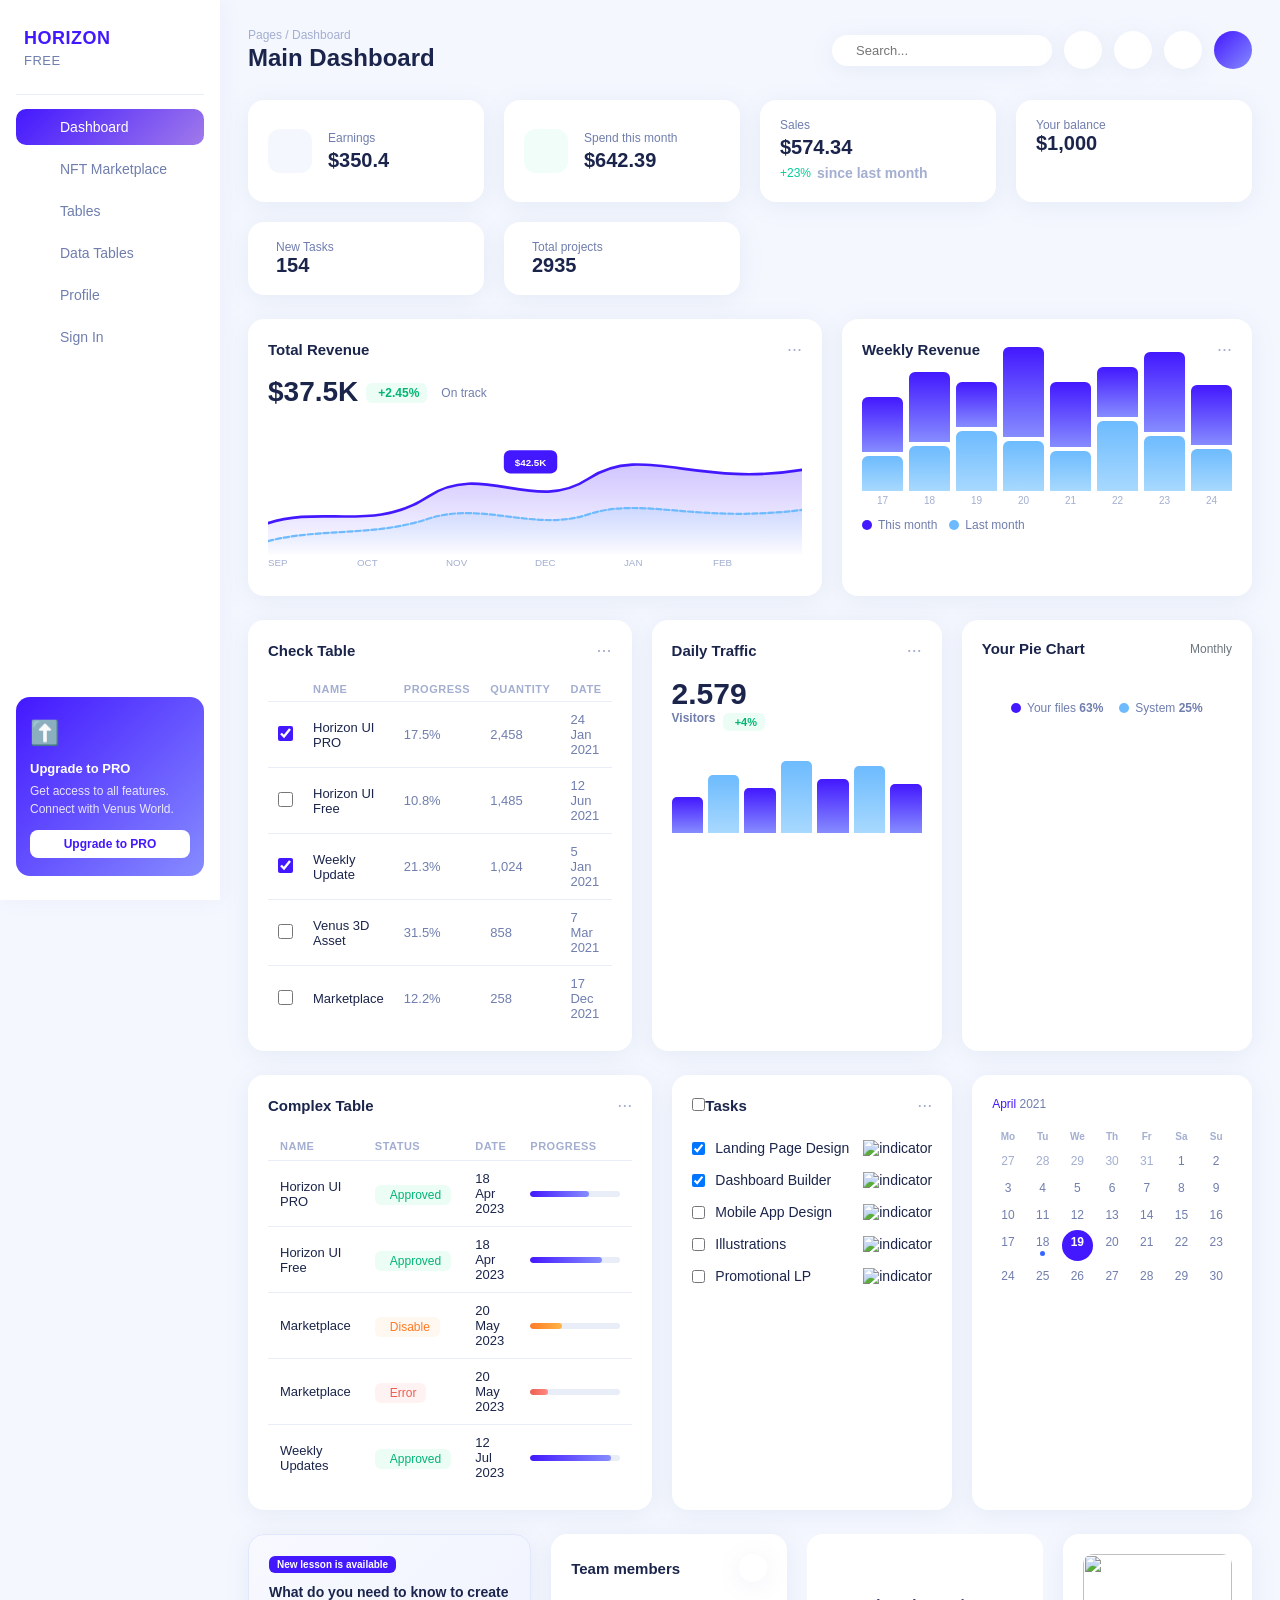
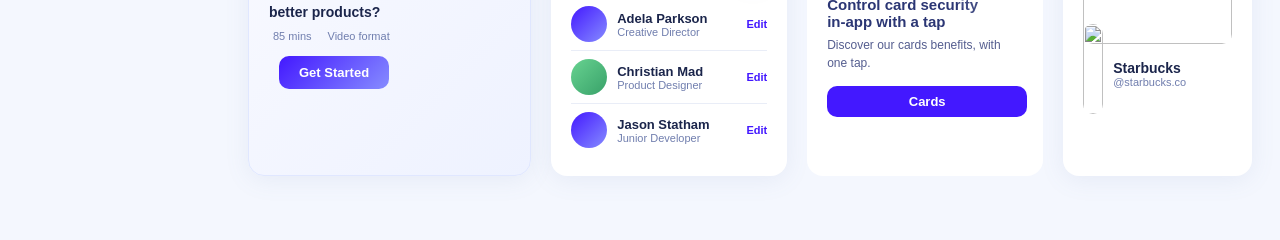
==== index.html @ fb5299f1 "new dashboard" ====
<!doctype html>
<html lang="en">
  <head>
    <meta charset="UTF-8" />
    <meta name="viewport" content="width=device-width, initial-scale=1.0" />
    <title>Horizon Dashboard</title>
    <link rel="stylesheet" href="index.css" />



   
  </head>
  <body>
    <aside class="sidebar">
     
      <div class="sidebar-logo">HORIZON <br /><span>FREE</span></div>

      <a class="nav-item active" href="#">
        <i class="fas fa-home"></i> Dashboard
      </a>
      <a class="nav-item" href="#">
        <i class="fas fa-layer-group"></i> NFT Marketplace
      </a>
      <a class="nav-item" href="#"> <i class="fas fa-table"></i> Tables </a>
      <a class="nav-item" href="#">
        <i class="fas fa-chart-bar"></i> Data Tables
      </a>
      <a class="nav-item" href="#"> <i class="fas fa-user"></i> Profile </a>
      <a class="nav-item" href="#">
        <i class="fas fa-sign-in-alt"></i> Sign In
      </a>

    
      <div class="sidebar-promo">
        <div class="promo-icon">⬆️</div>
        <strong>Upgrade to PRO</strong>
        <p>Get access to all features. Connect with Venus World.</p>
        <button class="btn-promo">Upgrade to PRO</button>
      </div>
    </aside>



    <main class="main">
    
      <div class="topbar">
        <div class="topbar-left">
          <div class="breadcrumb">Pages / Dashboard</div>
          <h1>Main Dashboard</h1>
        </div>
        <div class="topbar-right">
       
          <div class="search-bar">
            <i class="fas fa-search"></i>
            <input type="text" placeholder="Search..." />
          </div>
        
          <button class="icon-btn"><img src="/notifcation.png" alt=""></button>
         
          <button class="icon-btn"><img src="/moon.png" alt=""></i></button>
         
          <button class="icon-btn"><img src="/info.png" alt=""></button>
       
          <div class="avatar"><img src="/Avatar.png" alt="" /></div>
        </div>
      </div>

      <div class="stats-row">
       
        <div class="stat-card">
          <div class="stat-icon purple"><img src="/Icon.png" alt="" /></div>
          <div class="stat-info">
            <p>Earnings</p>
            <h3>$350.4</h3>
          </div>
        </div>

        <div class="stat-card">
          <div class="stat-icon green"><img src="/Icons.png" alt="" /></div>
          <div class="stat-info">
            <p>Spend this month</p>
            <h3>$642.39</h3>
          </div>
        </div>

        <div class="stat-card">
          <div class="stat-info">
            <p>Sales</p>
            <h3>$574.34</h3>
            <div
              style="
                display: flex;
                align-items: center;
                gap: 6px;
                margin-top: 2px;
              "
            >
              <p style="color: #05cd99; margin-top: 5px">+23%</p>
              <h4 style="color: #a3aed0">since last month</h4>
            </div>
          </div>
        </div>

    
        <div
          class="stat-card"
          style="flex-direction: column; align-items: flex-start; gap: 8px"
        >
          <div
            class="flex items-center gap-2 w-full"
            style="justify-content: space-between; cursor: pointer"
          >
            <div>
              <p class="text-sm text-mid">Your balance</p>
              <h3 style="font-size: 20px; font-weight: 700">$1,000</h3>
            </div>
            <div style="margin-top: 5px">
              <img src="/Flag.png" alt="" />
            </div>
          </div>
        </div>

        <div
          class="stat-card"
          style="flex-direction: column; align-items: flex-start; gap: 8px"
        >
          <div class="flex items-center gap-2 w-full cursor:pointer;">
            <div style="margin-top: 5px">
              <img src="/Iconn.png" alt="" />
            </div>
            <div>
              <p class="text-sm text-mid">New Tasks</p>
              <h3 style="font-size: 20px; font-weight: 700">154</h3>
            </div>
          </div>
        </div>
        <div
          class="stat-card"
          style="flex-direction: column; align-items: flex-start; gap: 8px"
        >
          <div class="flex items-center gap-2 w-full cursor:pointer;">
            <div style="margin-top: 5px">
              <img src="/Iconnn.png" alt="" />
            </div>
            <div>
              <p class="text-sm text-mid">Total projects</p>
              <h3 style="font-size: 20px; font-weight: 700">2935</h3>
            </div>
          </div>
        </div>
      </div>

      <div class="grid-2">
        <div class="card">
          <div class="card-header">
            <div>
              <div class="card-title">Total Revenue</div>
            </div>
            <span class="card-menu">···</span>
          </div>

         
          <div class="flex items-center gap-2">
            <div class="revenue-amount">$37.5K</div>
            <span class="badge-green"
              ><i class="fas fa-arrow-up" style="font-size: 10px"></i>
              +2.45%</span
            >
            <span class="badge-label">On track</span>
          </div>

       
          <div class="chart-area">
            <svg
              viewBox="0 0 600 150"
              xmlns="http://www.w3.org/2000/svg"
              width="100%"
              height="100%"
            >
              <defs>
              
                <linearGradient id="gradPurple" x1="0" y1="0" x2="0" y2="1">
                  <stop offset="0%" stop-color="#4318FF" stop-opacity="0.25" />
                  <stop
                    offset="100%"
                    stop-color="#4318FF"
                    stop-opacity="0.01"
                  />
                </linearGradient>
              
                <linearGradient id="gradCyan" x1="0" y1="0" x2="0" y2="1">
                  <stop offset="0%" stop-color="#6DBBFE" stop-opacity="0.20" />
                  <stop
                    offset="100%"
                    stop-color="#6DBBFE"
                    stop-opacity="0.01"
                  />
                </linearGradient>
              </defs>

           
              <text x="0" y="148" fill="#A3AED0" font-size="11">SEP</text>
              <text x="100" y="148" fill="#A3AED0" font-size="11">OCT</text>
              <text x="200" y="148" fill="#A3AED0" font-size="11">NOV</text>
              <text x="300" y="148" fill="#A3AED0" font-size="11">DEC</text>
              <text x="400" y="148" fill="#A3AED0" font-size="11">JAN</text>
              <text x="500" y="148" fill="#A3AED0" font-size="11">FEB</text>

           
              <path
                d="M0,100 C60,80 120,110 180,70 C240,30 300,90 360,50 C420,10 480,60 600,40"
                fill="none"
                stroke="#4318FF"
                stroke-width="3"
                stroke-linecap="round"
              />
              <path
                d="M0,100 C60,80 120,110 180,70 C240,30 300,90 360,50 C420,10 480,60 600,40 L600,135 L0,135 Z"
                fill="url(#gradPurple)"
              />

             
              <path
                d="M0,120 C60,105 120,115 180,95 C240,75 300,110 360,90 C420,70 480,100 600,85"
                fill="none"
                stroke="#6DBBFE"
                stroke-width="2.5"
                stroke-linecap="round"
                stroke-dasharray="6,3"
              />
              <path
                d="M0,120 C60,105 120,115 180,95 C240,75 300,110 360,90 C420,70 480,100 600,85 L600,135 L0,135 Z"
                fill="url(#gradCyan)"
              />

             
              <rect
                x="265"
                y="18"
                width="60"
                height="26"
                rx="7"
                fill="#4318FF"
              />
              <text
                x="295"
                y="36"
                fill="white"
                font-size="11"
                text-anchor="middle"
                font-weight="bold"
              >
                $42.5K
              </text>
            </svg>
          </div>
        </div>
      
        <div class="card">
          <div class="card-header">
            <div>
              <div class="card-title">Weekly Revenue</div>
            </div>
            <span class="card-menu">···</span>
          </div>

         
          <div class="bar-chart-wrap">
           
            <div class="bar-group">
              <div class="bar purple" style="height: 55px"></div>
              <div class="bar cyan" style="height: 35px"></div>
              <span class="bar-label">17</span>
            </div>
            <div class="bar-group">
              <div class="bar purple" style="height: 70px"></div>
              <div class="bar cyan" style="height: 45px"></div>
              <span class="bar-label">18</span>
            </div>
            <div class="bar-group">
              <div class="bar purple" style="height: 45px"></div>
              <div class="bar cyan" style="height: 60px"></div>
              <span class="bar-label">19</span>
            </div>
            <div class="bar-group">
              <div class="bar purple" style="height: 90px"></div>
              <div class="bar cyan" style="height: 50px"></div>
              <span class="bar-label">20</span>
            </div>
            <div class="bar-group">
              <div class="bar purple" style="height: 65px"></div>
              <div class="bar cyan" style="height: 40px"></div>
              <span class="bar-label">21</span>
            </div>
            <div class="bar-group">
              <div class="bar purple" style="height: 50px"></div>
              <div class="bar cyan" style="height: 70px"></div>
              <span class="bar-label">22</span>
            </div>
            <div class="bar-group">
              <div class="bar purple" style="height: 80px"></div>
              <div class="bar cyan" style="height: 55px"></div>
              <span class="bar-label">23</span>
            </div>
            <div class="bar-group">
              <div class="bar purple" style="height: 60px"></div>
              <div class="bar cyan" style="height: 42px"></div>
              <span class="bar-label">24</span>
            </div>
          </div>

          <div class="flex items-center gap-3 mt-2" style="margin-top: 12px">
            <div class="legend-item">
              <div class="legend-dot" style="background: #4318ff"></div>
              This month
            </div>
            <div class="legend-item">
              <div class="legend-dot" style="background: #6dbbfe"></div>
              Last month
            </div>
          </div>
        </div>
      
      </div>
 
      <div class="grid-3">
      
        <div class="card" style="grid-column: span 1">
          <div class="card-header">
            <div class="card-title">Check Table</div>
            <span class="card-menu">···</span>
          </div>
          <table class="check-table">
            <thead>
              <tr>
                <th></th>
                <th>NAME</th>
                <th>PROGRESS</th>
                <th>QUANTITY</th>
                <th>DATE</th>
              </tr>
            </thead>
            <tbody>
              <tr>
                <td><input type="checkbox" checked /></td>
                <td>Horizon UI PRO</td>
                <td class="mid">17.5%</td>
                <td class="mid">2,458</td>
                <td class="mid">24 Jan 2021</td>
              </tr>
              <tr>
                <td><input type="checkbox" /></td>
                <td>Horizon UI Free</td>
                <td class="mid">10.8%</td>
                <td class="mid">1,485</td>
                <td class="mid">12 Jun 2021</td>
              </tr>
              <tr>
                <td><input type="checkbox" checked /></td>
                <td>Weekly Update</td>
                <td class="mid">21.3%</td>
                <td class="mid">1,024</td>
                <td class="mid">5 Jan 2021</td>
              </tr>
              <tr>
                <td><input type="checkbox" /></td>
                <td>Venus 3D Asset</td>
                <td class="mid">31.5%</td>
                <td class="mid">858</td>
                <td class="mid">7 Mar 2021</td>
              </tr>
              <tr>
                <td><input type="checkbox" /></td>
                <td>Marketplace</td>
                <td class="mid">12.2%</td>
                <td class="mid">258</td>
                <td class="mid">17 Dec 2021</td>
              </tr>
            </tbody>
          </table>
        </div>

   
        <div class="card">
          <div class="card-header">
            <div class="card-title">Daily Traffic</div>
            <span class="card-menu">···</span>
          </div>
          <div class="spend-big">2.579
          <div class="spend-label">
            Visitors
            <span class="badge-green" style="font-size: 11px; margin-left: 4px"
              ><i class="fas fa-arrow-up" style="font-size: 9px"></i> +4%</span
            >
          </div>
          </div>

         
          <div class="mini-bar-chart">
            <div class="mini-bar blue-bar" style="height: 40%"></div>
            <div class="mini-bar cyan-bar" style="height: 65%"></div>
            <div class="mini-bar blue-bar" style="height: 50%"></div>
            <div class="mini-bar cyan-bar" style="height: 80%"></div>
            <div class="mini-bar blue-bar" style="height: 60%"></div>
            <div class="mini-bar cyan-bar" style="height: 75%"></div>
            <div class="mini-bar blue-bar" style="height: 55%"></div>
            
         
          </div>
        </div>

     
        <div class="card">
          <div class="card-header">
            <div class="card-title">Your Pie Chart</div>
            <span style="font-size: 12px; color: #6c757d">Monthly</span>
          </div>
          <div class="pie-wrap">
            <div>
              <img src="/Chart.png" alt="" />
            </div>

            <div class="pie-legend">
              <div class="legend-item">
                <div class="legend-dot" style="background: #4318ff"></div>
                <span>Your files <strong>63%</strong></span>
              </div>
              <div class="legend-item">
                <div class="legend-dot" style="background: #6dbbfe"></div>
                <span>System <strong>25%</strong></span>
              </div>
            </div>
          </div>
        </div>
      </div>
     
      <div class="grid-3">
       
        <div class="card">
          <div class="card-header">
            <div class="card-title">Complex Table</div>
            <span class="card-menu">···</span>
          </div>
          <table class="complex-table">
            <thead>
              <tr>
                <th>NAME</th>
                <th>STATUS</th>
                <th>DATE</th>
                <th>PROGRESS</th>
              </tr>
            </thead>
            <tbody>
              <tr>
                <td>Horizon UI PRO</td>
                <td>
                  <span class="status approved"
                    ><i class="fas fa-circle" style="font-size: 7px"></i>
                    Approved</span
                  >
                </td>
                <td>18 Apr 2023</td>
                <td>
                  <div class="prog-wrap">
                    <div class="prog-fill" style="width: 65%"></div>
                  </div>
                </td>
              </tr>
              <tr>
                <td>Horizon UI Free</td>
                <td>
                  <span class="status approved"
                    ><i class="fas fa-circle" style="font-size: 7px"></i>
                    Approved</span
                  >
                </td>
                <td>18 Apr 2023</td>
                <td>
                  <div class="prog-wrap">
                    <div class="prog-fill" style="width: 80%"></div>
                  </div>
                </td>
              </tr>
              <tr>
                <td>Marketplace</td>
                <td>
                  <span class="status disable"
                    ><i class="fas fa-circle" style="font-size: 7px"></i>
                    Disable</span
                  >
                </td>
                <td>20 May 2023</td>
                <td>
                  <div class="prog-wrap">
                    <div
                      class="prog-fill"
                      style="
                        width: 35%;
                        background: linear-gradient(90deg, #ff7b28, #ffb547);
                      "
                    ></div>
                  </div>
                </td>
              </tr>
              <tr>
                <td>Marketplace</td>
                <td>
                  <span class="status error"
                    ><i class="fas fa-circle" style="font-size: 7px"></i>
                    Error</span
                  >
                </td>
                <td>20 May 2023</td>
                <td>
                  <div class="prog-wrap">
                    <div
                      class="prog-fill"
                      style="
                        width: 20%;
                        background: linear-gradient(90deg, #ee5d50, #ff8b83);
                      "
                    ></div>
                  </div>
                </td>
              </tr>
              <tr>
                <td>Weekly Updates</td>
                <td>
                  <span class="status approved"
                    ><i class="fas fa-circle" style="font-size: 7px"></i>
                    Approved</span
                  >
                </td>
                <td>12 Jul 2023</td>
                <td>
                  <div class="prog-wrap">
                    <div class="prog-fill" style="width: 90%"></div>
                  </div>
                </td>
              </tr>
            </tbody>
          </table>
        </div>

   
        <div class="card">
          <div class="card-header">
            <div class="card-title"><input type="checkbox">Tasks </div>
            <span class="card-menu">···</span>
          </div>
          <div class="task-item">
            <input type="checkbox" checked />
            <span class="task-name done">  Landing Page Design</span>
            <img src="/indicatorr.png" alt="indicator" style="margin-left: auto" />
          </div>
          <div class="task-item">
            <input type="checkbox" checked />
            <span class="task-name done">Dashboard Builder</span>
             <img src="/indicatorr.png" alt="indicator" style="margin-left: auto" />
          </div>
          <div class="task-item">
            <input type="checkbox" />
            <span class="task-name">Mobile App Design</span>
              <img src="/indicatorr.png" alt="indicator" style="margin-left: auto" />
          </div>
          <div class="task-item">
            <input type="checkbox" />
            <span class="task-name">Illustrations</span>
            <img src="/indicatorr.png" alt="indicator" style="margin-left: auto" />
          </div>
          <div class="task-item">
            <input type="checkbox" />
            <span class="task-name">Promotional LP</span>
            <img src="/indicatorr.png" alt="indicator" style="margin-left: auto" />
          </div>
        </div>

       
        <div class="card">
          <div class="card-header">
            <div >
              <div class="card-subtitle"><span style="color: #4318ff;">April</span>  2021</div>
            </div>
            <div class="flex items-center gap-2">
              <i
                class="fas fa-chevron-left"
                style="
                  color: var(--text-light);
                  cursor: pointer;
                  font-size: 12px;
                "
              ></i>
              <i
                class="fas fa-chevron-right"
                style="
                  color: var(--text-light);
                  cursor: pointer;
                  font-size: 12px;
                "
              ></i>
            </div>
          </div>
          <div class="calendar-wrap">
           
            <div class="cal-grid">
              <div class="cal-day-name">Mo</div>
              <div class="cal-day-name">Tu</div>
              <div class="cal-day-name">We</div>
              <div class="cal-day-name">Th</div>
              <div class="cal-day-name">Fr</div>
              <div class="cal-day-name">Sa</div>
              <div class="cal-day-name">Su</div>
             
              <div class="cal-day other">27</div>
              <div class="cal-day other">28</div>
              <div class="cal-day other">29</div>
              <div class="cal-day other">30</div>
              <div class="cal-day other">31</div>
              <div class="cal-day">1</div>
              <div class="cal-day">2</div>
              
              <div class="cal-day">3</div>
              <div class="cal-day">4</div>
              <div class="cal-day">5</div>
              <div class="cal-day">6</div>
              <div class="cal-day">7</div>
              <div class="cal-day">8</div>
              <div class="cal-day">9</div>
            
              <div class="cal-day">10</div>
              <div class="cal-day">11</div>
              <div class="cal-day">12</div>
              <div class="cal-day">13</div>
              <div class="cal-day">14</div>
              <div class="cal-day">15</div>
              <div class="cal-day">16</div>
             
              <div class="cal-day">17</div>
              <div class="cal-day" style="position: relative">
                18
                <div class="cal-dot"></div>
              </div>
              <div class="cal-day today">19</div>
              <div class="cal-day">20</div>
              <div class="cal-day">21</div>
              <div class="cal-day">22</div>
              <div class="cal-day">23</div>
            
              <div class="cal-day">24</div>
              <div class="cal-day">25</div>
              <div class="cal-day">26</div>
              <div class="cal-day">27</div>
              <div class="cal-day">28</div>
              <div class="cal-day">29</div>
              <div class="cal-day">30</div>
            </div>
          </div>
        </div>
      </div>
     


      <div class="grid-4col">
       
        <div class="card learn-card">
          <span class="learn-tag">New lesson is available</span>
          <h3>What do you need to know to create better products?</h3>
          <div class="learn-meta">
            <span><img src="/timer.png" alt=""> 85 mins</span>
            <span><img src="/video.png" alt=""> Video format</span>
          </div>
        
          <div style="display: flex; align-items: center; gap: 10px; margin-top: 12px">
            <div>
               <img src="/Avatarss.png" alt="">
            </div>
            <button class="btn-primary">Get Started</button>
          </div>
        </div>

       
        <div class="card">
          <div class="card-header">
            <div class="card-title">Team members</div>
            <button
              class="icon-btn"
              style="width: 28px; height: 28px; font-size: 13px"
            >
              <i class="fas fa-plus"></i>
            </button>
          </div>

         
          <div class="team-item">
            <div class="team-info">
              <div
                class="team-avatar"
             
              >
                <img src="/Ellipse.png" alt="">
              </div>
              <div>
                <div class="team-name">Adela Parkson</div>
                <div class="team-role">Creative Director</div>
              </div>
            </div>
            <span class="team-action">Edit</span>
          </div>

         
          <div class="team-item">
            <div class="team-info">
              <div
                class="team-avatar"
                style="background: linear-gradient(135deg, #68d391, #38a169)"
              >
                <img src="/Ellipsee.png" alt="">
              </div>
              <div>
                <div class="team-name">Christian Mad</div>
                <div class="team-role">Product Designer</div>
              </div>
            </div>
            <span class="team-action">Edit</span>
          </div>

          <div class="team-item">
            <div class="team-info">
              <div
                class="team-avatar"
                
              >
                <img src="/Ellipseee.png" alt="">
              </div>
              <div>
                <div class="team-name">Jason Statham</div>
                <div class="team-role">Junior Developer</div>
              </div>
            </div>
            <span class="team-action">Edit</span>
          </div>
        </div>

        
        <div class="promo-blue-card">
          <div class="promo-blue-icon">
            <img src="/Fingerprint.png" alt="" />
          </div>
          <h3>Control card security<br/> in-app with a tap</h3>
          <p>Discover our cards benefits, with one tap.</p>
          <button class="btn-white" style="background: #4318FF; color: white; width: 200px;">Cards</button>
         
        </div>

       
        <div class="card brand-card">
        
          <div
          >
            <img src="/Starbuck.png" alt="" />
            
          </div>
          <div class="brand-info">
            <div class="brand-logo"><img src="/Buck.png" alt=""></div>
            <div>
              <div class="brand-name">Starbucks</div>
              <div class="brand-handle">@starbucks.co</div>
            </div>
          </div>
        </div>
      </div>
    </main>
  </body>
</html>
---- index.css ----
:root {
        --blue: #4318ff;
        --blue-light: #868cff;
        --cyan: #3965ff;
        --teal: #01b574;
        --red: #ee5d50;
        --orange: #ff7b28;
        --yellow: #ffb547;
        --bg: #f4f7fe;
        --sidebar-bg: #ffffff;
        --card-bg: #ffffff;
        --text-dark: #1b254b;
        --text-mid: #707eae;
        --text-light: #a3aed0;
        --border: #e9edf7;
        --radius: 16px;
        --shadow: 0 4px 24px rgba(112, 126, 174, 0.1);
      }

      *,
      *::before,
      *::after {
        box-sizing: border-box;
        margin: 0;
        padding: 0;
      }

      body {
        font-family: "DM Sans", sans-serif;
        background: var(--bg);
        color: var(--text-dark);
        display: flex;
        min-height: 100vh;
        font-size: 14px;
      }

      .sidebar {
        width: 220px;
        background: var(--sidebar-bg);
        display: flex;
        flex-direction: column;
        padding: 28px 16px 24px;
        gap: 6px;
        position: sticky;
        top: 0;
        height: 100vh;
        overflow-y: auto;
        box-shadow: 4px 0 20px rgba(112, 126, 174, 0.06);
        z-index: 10;
        flex-shrink: 0;
      }

      .sidebar-logo {
        font-size: 18px;
        font-weight: 700;
        color: var(--blue);
        letter-spacing: 0.5px;
        padding: 0 8px 24px;
        border-bottom: 1px solid var(--border);
        margin-bottom: 8px;
      }
      .sidebar-logo span {
        color: var(--text-mid);
        font-weight: 400;
        font-size: 13px;
      }

      .nav-item {
        display: flex;
        align-items: center;
        gap: 12px;
        padding: 10px 14px;
        border-radius: 10px;
        color: var(--text-mid);
        font-size: 14px;
        font-weight: 500;
        cursor: pointer;
        transition:
          background 0.18s,
          color 0.18s;
        text-decoration: none;
      }
      .nav-item i {
        width: 18px;
        text-align: center;
        font-size: 15px;
      }
      .nav-item:hover {
        background: var(--bg);
        color: var(--blue);
      }

      .nav-item.active {
        background: linear-gradient(135deg, #4318ff 0%, #9f7aea 100%);
        color: #fff;
      }
      .nav-item.active i {
        color: #fff;
      }

      .sidebar-promo {
        margin-top: auto;
        background: linear-gradient(135deg, #4318ff 0%, #868cff 100%);
        border-radius: 14px;
        padding: 18px 14px;
        color: #fff;
        font-size: 12px;
        line-height: 1.5;
      }
      .sidebar-promo .promo-icon {
        font-size: 24px;
        margin-bottom: 8px;
      }
      .sidebar-promo strong {
        display: block;
        font-size: 13px;
        margin-bottom: 4px;
      }
      .sidebar-promo p {
        opacity: 0.85;
        margin-bottom: 12px;
      }
      .btn-promo {
        background: #fff;
        color: var(--blue);
        border: none;
        border-radius: 8px;
        padding: 7px 14px;
        font-weight: 700;
        font-size: 12px;
        cursor: pointer;
        width: 100%;
      }

      .main {
        flex: 1;
        padding: 28px 28px 40px;
        overflow-x: hidden;
      }

      .topbar {
        display: flex;
        align-items: center;
        justify-content: space-between;
        margin-bottom: 28px;
      }
      .topbar-left .breadcrumb {
        font-size: 12px;
        color: var(--text-light);
        margin-bottom: 2px;
      }
      .topbar-left h1 {
        font-size: 24px;
        font-weight: 700;
        color: var(--text-dark);
      }
      .topbar-right {
        display: flex;
        align-items: center;
        gap: 12px;
      }

      .search-bar {
        display: flex;
        align-items: center;
        background: #fff;
        border-radius: 50px;
        padding: 8px 16px;
        gap: 8px;
        box-shadow: var(--shadow);
        width: 220px;
      }
      .search-bar input {
        border: none;
        outline: none;
        font-size: 13px;
        color: var(--text-mid);
        background: transparent;
        width: 100%;
      }
      .search-bar i {
        color: var(--text-light);
      }

      .icon-btn {
        width: 38px;
        height: 38px;
        border-radius: 50%;
        background: #fff;
        box-shadow: var(--shadow);
        display: flex;
        align-items: center;
        justify-content: center;
        cursor: pointer;
        color: var(--text-mid);
        font-size: 15px;
        border: none;
      }
      .icon-btn:hover {
        color: var(--blue);
      }

      .avatar {
        width: 38px;
        height: 38px;
        border-radius: 50%;
        background: linear-gradient(135deg, #4318ff, #868cff);
        display: flex;
        align-items: center;
        justify-content: center;
        color: #fff;
        font-weight: 700;
        font-size: 14px;
        cursor: pointer;
      }

      .stats-row {
        display: grid;
        grid-template-columns: repeat(4, 1fr);
        gap: 20px;
        margin-bottom: 24px;
      }
      .stat-card {
        background: var(--card-bg);
        border-radius: var(--radius);
        padding: 18px 20px;
        box-shadow: var(--shadow);
        display: flex;
        align-items: center;
        gap: 16px;
      }
      .stat-icon {
        width: 44px;
        height: 44px;
        border-radius: 12px;
        display: flex;
        align-items: center;
        justify-content: center;
        font-size: 20px;
        flex-shrink: 0;
      }
      .stat-icon.purple {
        background: #f4f7fe;
        color: var(--blue);
      }
      .stat-icon.green {
        background: #f0fdf8;
        color: var(--teal);
      }
      .stat-icon.orange {
        background: #fff8f0;
        color: var(--orange);
      }
      .stat-icon.blue {
        background: #f0f4ff;
        color: var(--cyan);
      }

      .stat-info p {
        font-size: 12px;
        color: var(--text-mid);
        margin-bottom: 4px;
      }
      .stat-info h3 {
        font-size: 20px;
        font-weight: 700;
        color: var(--text-dark);
      }

      .grid-2 {
        display: grid;
        grid-template-columns: 1.4fr 1fr;
        gap: 20px;
        margin-bottom: 24px;
      }
      .grid-3 {
        display: grid;
        grid-template-columns: 1fr 1fr 1fr;
        gap: 20px;
        margin-bottom: 24px;
      }
      .grid-2b {
        display: grid;
        grid-template-columns: 1fr 1fr;
        gap: 20px;
        margin-bottom: 24px;
      }
      .grid-4col {
        display: grid;
        grid-template-columns: 1.2fr 1fr 1fr 0.8fr;
        gap: 20px;
        margin-bottom: 24px;
      }

      .card {
        background: var(--card-bg);
        border-radius: var(--radius);
        padding: 20px;
        box-shadow: var(--shadow);
      }
      .card-header {
        display: flex;
        align-items: center;
        justify-content: space-between;
        margin-bottom: 16px;
        
      }
      .card-title {
        font-size: 15px;
        font-weight: 700;
        color: var(--text-dark);
      }
      .card-subtitle {
        font-size: 12px;
        color: var(--text-mid);
        margin-top: 2px;
      }
      .card-menu {
        color: var(--text-light);
        cursor: pointer;
        font-size: 18px;
      }

      .revenue-amount {
        font-size: 28px;
        font-weight: 700;
        color: var(--text-dark);
        margin-bottom: 2px;
      }
      .badge-green {
        display: inline-flex;
        align-items: center;
        gap: 4px;
        background: #ecfdf5;
        color: var(--teal);
        border-radius: 6px;
        padding: 3px 8px;
        font-size: 12px;
        font-weight: 600;
      }
      .badge-label {
        font-size: 12px;
        color: var(--text-mid);
        margin-left: 6px;
      }

      .chart-area {
        width: 100%;
        height: 150px;
        margin-top: 16px;
      }

      .bar-chart-wrap {
        display: flex;
        align-items: flex-end;
        gap: 6px;
        height: 130px;
        padding-top: 8px;
      }
      .bar-group {
        display: flex;
        flex-direction: column;
        align-items: center;
        gap: 4px;
        flex: 1;
      }
    
      .bar {
        width: 100%;
        border-radius: 6px 6px 0 0;
        transition: opacity 0.2s;
      }
      .bar:hover {
        opacity: 0.8;
      }
      .bar.purple {
        background: linear-gradient(180deg, #4318ff 0%, #868cff 100%);
      }
      .bar.cyan {
        background: linear-gradient(180deg, #6dbbfe 0%, #a8d9fe 100%);
      }
      .bar-label {
        font-size: 10px;
        color: var(--text-light);
        text-align: center;
      }

      .check-table {
        width: 100%;
        border-collapse: collapse;
      }
      .check-table thead th {
        font-size: 11px;
        color: var(--text-light);
        font-weight: 600;
        text-align: left;
        padding: 6px 10px;
        text-transform: uppercase;
        letter-spacing: 0.5px;
      }
      .check-table tbody tr {
        border-top: 1px solid var(--border);
      }
      .check-table tbody td {
        padding: 10px 10px;
        font-size: 13px;
        color: var(--text-dark);
      }
      .check-table tbody td.mid {
        color: var(--text-mid);
      }

      .check-table input[type="checkbox"] {
        accent-color: var(--blue);
        width: 15px;
        height: 15px;
        cursor: pointer;
      }

      .pie-wrap {
        display: flex;
        flex-direction: column;
        align-items: center;
        gap: 12px;
      }
      .pie-legend {
        display: flex;
        gap: 16px;
        justify-content: center;
        flex-wrap: wrap;
      }
      .legend-item {
        display: flex;
        align-items: center;
        gap: 6px;
        font-size: 12px;
        color: var(--text-mid);
      }
      .legend-dot {
        width: 10px;
        height: 10px;
        border-radius: 50%;
      }

      .complex-table {
        width: 100%;
        border-collapse: collapse;
      }
      .complex-table thead th {
        font-size: 11px;
        color: var(--text-light);
        font-weight: 600;
        text-align: left;
        padding: 8px 12px;
        text-transform: uppercase;
        letter-spacing: 0.5px;
      }
      .complex-table tbody tr {
        border-top: 1px solid var(--border);
      }
      .complex-table tbody td {
        padding: 10px 12px;
        font-size: 13px;
        color: var(--text-dark);
      }

      .status {
        display: inline-flex;
        align-items: center;
        gap: 5px;
        padding: 3px 10px;
        border-radius: 6px;
        font-size: 12px;
        font-weight: 500;
      }
      .status.approved {
        background: #ecfdf5;
        color: var(--teal);
      }
      .status.disable {
        background: #fff8f0;
        color: var(--orange);
      }
      .status.error {
        background: #fff2f2;
        color: var(--red);
      }

      .prog-wrap {
        width: 90px;
        height: 6px;
        background: var(--border);
        border-radius: 99px;
        overflow: hidden;
      }
      .prog-fill {
        height: 100%;
        border-radius: 99px;
        background: linear-gradient(90deg, #4318ff, #868cff);
      }

      .task-item {
        display: flex;
        align-items: center;
        gap: 10px;
        padding: 8px 0;
      
      }
    
   

      .calendar-wrap {
        font-size: 12px;
      }
      .cal-header {
        display: flex;
        align-items: center;
        justify-content: space-between;
        margin-bottom: 10px;
        font-weight: 600;
        font-size: 13px;
      }
      .cal-header i {
        color: var(--text-light);
        cursor: pointer;
      }
      .cal-grid {
        display: grid;
        grid-template-columns: repeat(7, 1fr);
        gap: 3px;
        text-align: center;
      }
      .cal-day-name {
        color: var(--text-light);
        font-size: 10px;
        font-weight: 600;
        padding: 4px 0;
      }
      .cal-day {
        padding: 5px;
        border-radius: 6px;
        cursor: pointer;
        color: var(--text-mid);
        font-size: 12px;
      }
      .cal-day:hover {
        background: var(--bg);
      }
      .cal-day.today {
        background: var(--blue);
        color: #fff;
        border-radius: 50%;
        font-weight: 700;
      }
      .cal-day.other {
        color: var(--text-light);
      }
      .cal-dot {
        width: 5px;
        height: 5px;
        border-radius: 50%;
        background: var(--cyan);
        margin: 2px auto 0;
      }

      .learn-card {
        background: linear-gradient(135deg, #f8f9ff 0%, #eef2ff 100%);
        border: 1px solid #e0e7ff;
      }
      .learn-tag {
        background: var(--blue);
        color: #fff;
        font-size: 10px;
        font-weight: 600;
        padding: 3px 8px;
        border-radius: 6px;
        display: inline-block;
        margin-bottom: 10px;
      }
      .learn-card h3 {
        font-size: 14px;
        margin-bottom: 8px;
        line-height: 1.4;
      }
      .learn-meta {
        display: flex;
        gap: 12px;
        font-size: 11px;
        color: var(--text-mid);
        margin-bottom: 14px;
      }
      .learn-meta span {
        display: flex;
        align-items: center;
        gap: 4px;
      }
      .learn-avatars {
        display: flex;
        margin-bottom: 14px;
      }
      .learn-avatars img,
      .learn-avatar-circle {
        width: 26px;
        height: 26px;
        border-radius: 50%;
        border: 2px solid #fff;
        margin-right: -6px;
      }
      .learn-avatar-circle {
        background: var(--blue-light);
        display: flex;
        align-items: center;
        justify-content: center;
        color: #fff;
        font-size: 10px;
        font-weight: 700;
      }
      .btn-primary {
        background: linear-gradient(135deg, #4318ff, #868cff);
        color: #fff;
        border: none;
        border-radius: 10px;
        padding: 9px 20px;
        font-size: 13px;
        font-weight: 600;
        cursor: pointer;
        display: inline-block;
      }

      .team-item {
        display: flex;
        align-items: center;
        justify-content: space-between;
        padding: 8px 0;
        border-bottom: 1px solid var(--border);
      }
      .team-item:last-child {
        border-bottom: none;
      }
      .team-info {
        display: flex;
        align-items: center;
        gap: 10px;
      }
      .team-avatar {
        width: 36px;
        height: 36px;
        border-radius: 50%;
        object-fit: cover;
        background: linear-gradient(135deg, #4318ff, #868cff);
        display: flex;
        align-items: center;
        justify-content: center;
        color: #fff;
        font-weight: 700;
        font-size: 13px;
        flex-shrink: 0;
      }
      .team-name {
        font-size: 13px;
        font-weight: 600;
      }
      .team-role {
        font-size: 11px;
        color: var(--text-mid);
      }
      .team-action {
        font-size: 11px;
        font-weight: 600;
        color: var(--blue);
        cursor: pointer;
      }

      .promo-blue-card {
        background: #ffff;
        color: #2b3674;
        padding: 20px;
        border-radius: var(--radius);
        position: relative;
        overflow: hidden;
      }
      .promo-blue-card::before {
        content: "";
        position: absolute;
        width: 120px;
        height: 120px;
        border-radius: 50%;
        background: rgba(255, 255, 255, 0.1);
        top: -30px;
        right: -20px;
      }
      .promo-blue-card h3 {
        font-size: 15px;
        font-weight: 700;
        margin-bottom: 6px;
      }
      .promo-blue-card p {
        font-size: 12px;
        opacity: 0.8;
        margin-bottom: 14px;
        line-height: 1.5;
      }
      .btn-white {
        background: #fff;
        color: var(--blue);
        border: none;
        border-radius: 10px;
        padding: 8px 18px;
        font-size: 13px;
        font-weight: 700;
        cursor: pointer;
      }
      .promo-blue-icon {
        font-size: 28px;
        margin-bottom: 10px;
        opacity: 0.9;
      }

      .brand-card img {
        width: 100%;
        height: 90px;
        object-fit: cover;
        border-radius: 10px;
        margin-bottom: 10px;
      }
      .brand-info {
        display: flex;
        align-items: center;
        gap: 10px;
      }
      .brand-logo {
       height: 40px;
        display: flex;
        align-items: center;
        justify-content: center;
        color: #fff;
        font-size: 16px;
      }
      .brand-name {
        font-size: 14px;
        font-weight: 700;
      }
      .brand-handle {
        font-size: 11px;
        color: var(--text-mid);
      }

      .num-badge {
        background: var(--blue);
        color: #fff;
        font-size: 10px;
        font-weight: 700;
        border-radius: 6px;
        padding: 2px 7px;
        margin-left: 6px;
      }

      .spend-big {
        font-size: 30px;
        font-weight: 800;
        color: var(--text-dark);
        margin-bottom: 2px;
      }
      .spend-label {
        font-size: 12px;
        color: var(--text-mid);
      }
      .mini-bar-chart {
        display: flex;
        align-items: flex-end;
        gap: 5px;
        height: 90px;
        margin-top: 12px;
      }
      .mini-bar {
        flex: 1;
        border-radius: 5px 5px 0 0;
      }
      .mini-bar.blue-bar {
        background: linear-gradient(180deg, #4318ff, #868cff);
      }
      .mini-bar.cyan-bar {
        background: linear-gradient(180deg, #6dbbfe, #a8d9fe);
      }

      .flex {
        display: flex;
      }
      .items-center {
        align-items: center;
      }
      .gap-2 {
        gap: 8px;
      }
      .gap-3 {
        gap: 12px;
      }
      .text-mid {
        color: var(--text-mid);
      }
      .text-sm {
        font-size: 12px;
      }
      .text-xs {
        font-size: 11px;
      }
      .fw-bold {
        font-weight: 700;
      }
      .mt-1 {
        margin-top: 4px;
      }
      .mt-2 {
        margin-top: 8px;
      }
      .mt-3 {
        margin-top: 12px;
      }
      .mb-1 {
        margin-bottom: 4px;
      }
      .mb-2 {
        margin-bottom: 8px;
      }
      .w-full {
        width: 100%;
      }
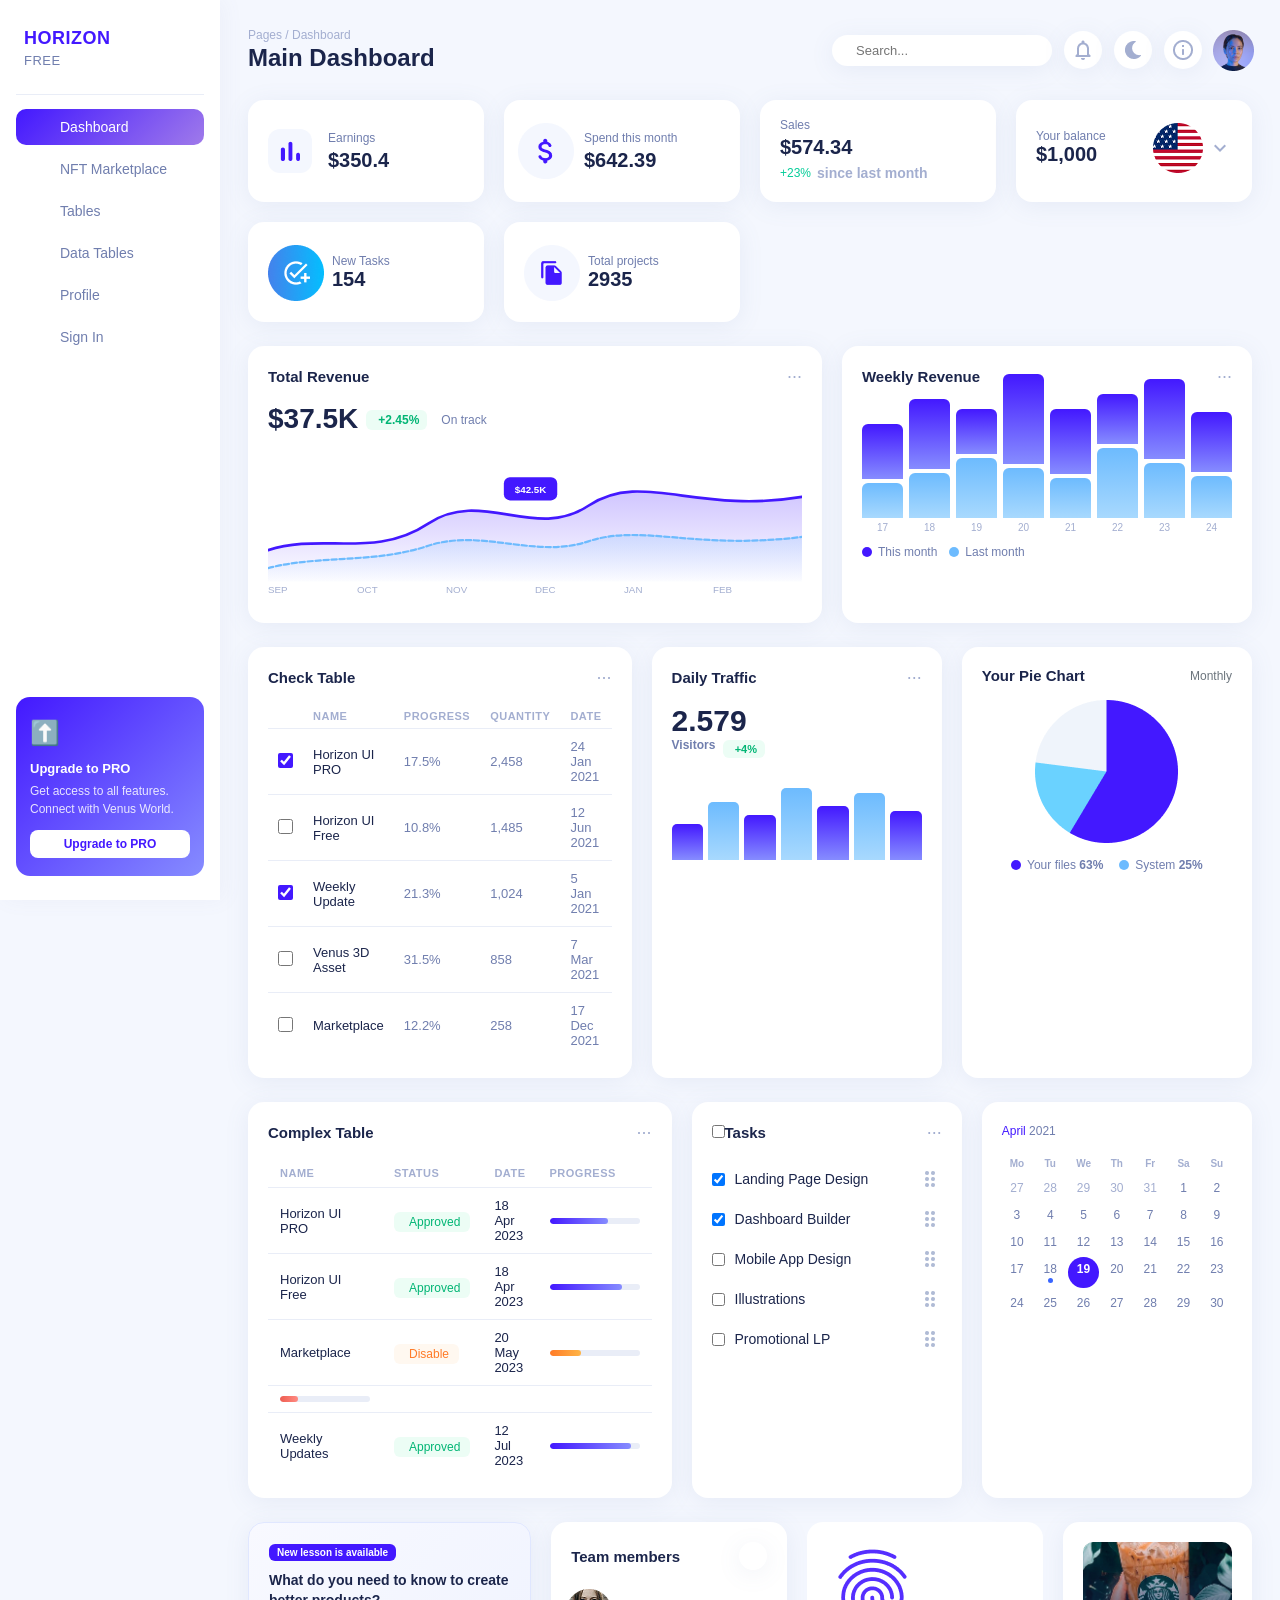
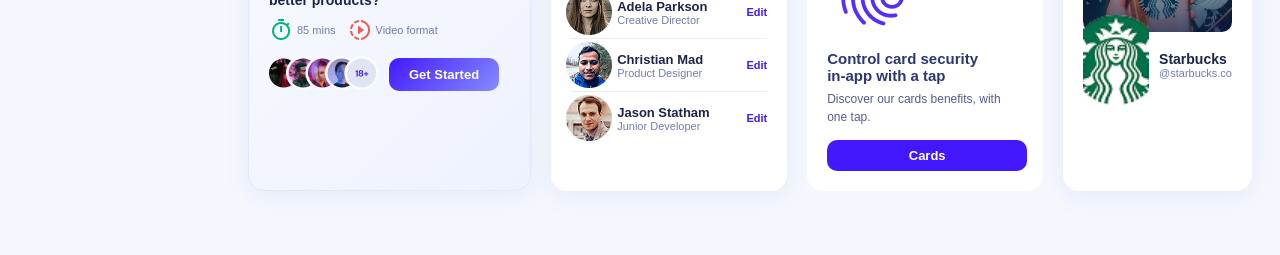
==== commit 4883e6a9: "newDashboard" ====
--- a/index.html
+++ b/index.html
@@ -55,20 +55,20 @@
             <input type="text" placeholder="Search..." />
           </div>
         
-          <button class="icon-btn"><img src="/notifcation.png" alt=""></button>
-         
-          <button class="icon-btn"><img src="/moon.png" alt=""></i></button>
-         
-          <button class="icon-btn"><img src="/info.png" alt=""></button>
-       
-          <div class="avatar"><img src="/Avatar.png" alt="" /></div>
+          <button class="icon-btn"><img src="/images/notifcation.png" alt=""></button>
+         
+          <button class="icon-btn"><img src="/images/moon.png" alt=""></i></button>
+         
+          <button class="icon-btn"><img src="/images/info.png" alt=""></button>
+       
+          <div class="avatar"><img src="/images/Avatar.png" alt="" /></div>
         </div>
       </div>
 
       <div class="stats-row">
        
         <div class="stat-card">
-          <div class="stat-icon purple"><img src="/Icon.png" alt="" /></div>
+          <div class="stat-icon purple"><img src="/images/Icon.png" alt="" /></div>
           <div class="stat-info">
             <p>Earnings</p>
             <h3>$350.4</h3>
@@ -76,7 +76,7 @@
         </div>
 
         <div class="stat-card">
-          <div class="stat-icon green"><img src="/Icons.png" alt="" /></div>
+          <div class="stat-icon green"><img src="/images/Icons.png" alt="" /></div>
           <div class="stat-info">
             <p>Spend this month</p>
             <h3>$642.39</h3>
@@ -115,7 +115,7 @@
               <h3 style="font-size: 20px; font-weight: 700">$1,000</h3>
             </div>
             <div style="margin-top: 5px">
-              <img src="/Flag.png" alt="" />
+              <img src="/images/Flag.png" alt="" />
             </div>
           </div>
         </div>
@@ -126,7 +126,7 @@
         >
           <div class="flex items-center gap-2 w-full cursor:pointer;">
             <div style="margin-top: 5px">
-              <img src="/Iconn.png" alt="" />
+              <img src="/images/Iconn.png" alt="" />
             </div>
             <div>
               <p class="text-sm text-mid">New Tasks</p>
@@ -140,7 +140,7 @@
         >
           <div class="flex items-center gap-2 w-full cursor:pointer;">
             <div style="margin-top: 5px">
-              <img src="/Iconnn.png" alt="" />
+              <img src="/images/Iconnn.png" alt="" />
             </div>
             <div>
               <p class="text-sm text-mid">Total projects</p>
@@ -417,7 +417,7 @@
           </div>
           <div class="pie-wrap">
             <div>
-              <img src="/Chart.png" alt="" />
+              <img src="/images/Chart.png" alt="" />
             </div>
 
             <div class="pie-legend">
@@ -503,14 +503,14 @@
                 </td>
               </tr>
               <tr>
-                <td>Marketplace</td>
-                <td>
+                <!-- <td>Marketplace</td> -->
+                <!-- <td>
                   <span class="status error"
                     ><i class="fas fa-circle" style="font-size: 7px"></i>
                     Error</span
                   >
-                </td>
-                <td>20 May 2023</td>
+                </td> -->
+                <!-- <td>20 May 2023</td> -->
                 <td>
                   <div class="prog-wrap">
                     <div
@@ -551,27 +551,27 @@
           <div class="task-item">
             <input type="checkbox" checked />
             <span class="task-name done">  Landing Page Design</span>
-            <img src="/indicatorr.png" alt="indicator" style="margin-left: auto" />
+            <img src="/images/indicatorr.png" alt="indicator" style="margin-left: auto" />
           </div>
           <div class="task-item">
             <input type="checkbox" checked />
             <span class="task-name done">Dashboard Builder</span>
-             <img src="/indicatorr.png" alt="indicator" style="margin-left: auto" />
+             <img src="/images/indicatorr.png" alt="indicator" style="margin-left: auto" />
           </div>
           <div class="task-item">
             <input type="checkbox" />
             <span class="task-name">Mobile App Design</span>
-              <img src="/indicatorr.png" alt="indicator" style="margin-left: auto" />
+              <img src="/images/indicatorr.png" alt="indicator" style="margin-left: auto" />
           </div>
           <div class="task-item">
             <input type="checkbox" />
             <span class="task-name">Illustrations</span>
-            <img src="/indicatorr.png" alt="indicator" style="margin-left: auto" />
+            <img src="/images/indicatorr.png" alt="indicator" style="margin-left: auto" />
           </div>
           <div class="task-item">
             <input type="checkbox" />
             <span class="task-name">Promotional LP</span>
-            <img src="/indicatorr.png" alt="indicator" style="margin-left: auto" />
+            <img src="/images/indicatorr.png" alt="indicator" style="margin-left: auto" />
           </div>
         </div>
 
@@ -666,13 +666,13 @@
           <span class="learn-tag">New lesson is available</span>
           <h3>What do you need to know to create better products?</h3>
           <div class="learn-meta">
-            <span><img src="/timer.png" alt=""> 85 mins</span>
-            <span><img src="/video.png" alt=""> Video format</span>
+            <span><img src="/images/timer.png" alt=""> 85 mins</span>
+            <span><img src="/images/video.png" alt=""> Video format</span>
           </div>
         
           <div style="display: flex; align-items: center; gap: 10px; margin-top: 12px">
             <div>
-               <img src="/Avatarss.png" alt="">
+               <img src="/images/Avatarss.png" alt="">
             </div>
             <button class="btn-primary">Get Started</button>
           </div>
@@ -697,7 +697,7 @@
                 class="team-avatar"
              
               >
-                <img src="/Ellipse.png" alt="">
+                <img src="/images/Ellipse.png" alt="">
               </div>
               <div>
                 <div class="team-name">Adela Parkson</div>
@@ -714,7 +714,7 @@
                 class="team-avatar"
                 style="background: linear-gradient(135deg, #68d391, #38a169)"
               >
-                <img src="/Ellipsee.png" alt="">
+                <img src="/images/Ellipsee.png" alt="">
               </div>
               <div>
                 <div class="team-name">Christian Mad</div>
@@ -730,7 +730,7 @@
                 class="team-avatar"
                 
               >
-                <img src="/Ellipseee.png" alt="">
+                <img src="/images/Ellipseee.png" alt="">
               </div>
               <div>
                 <div class="team-name">Jason Statham</div>
@@ -744,7 +744,7 @@
         
         <div class="promo-blue-card">
           <div class="promo-blue-icon">
-            <img src="/Fingerprint.png" alt="" />
+            <img src="/images/Fingerprint.png" alt="" />
           </div>
           <h3>Control card security<br/> in-app with a tap</h3>
           <p>Discover our cards benefits, with one tap.</p>
@@ -757,11 +757,11 @@
         
           <div
           >
-            <img src="/Starbuck.png" alt="" />
+            <img src="/images/Starbuck.png" alt="" />
             
           </div>
           <div class="brand-info">
-            <div class="brand-logo"><img src="/Buck.png" alt=""></div>
+            <div class="brand-logo"><img src="/images/Buck.png" alt=""></div>
             <div>
               <div class="brand-name">Starbucks</div>
               <div class="brand-handle">@starbucks.co</div>
